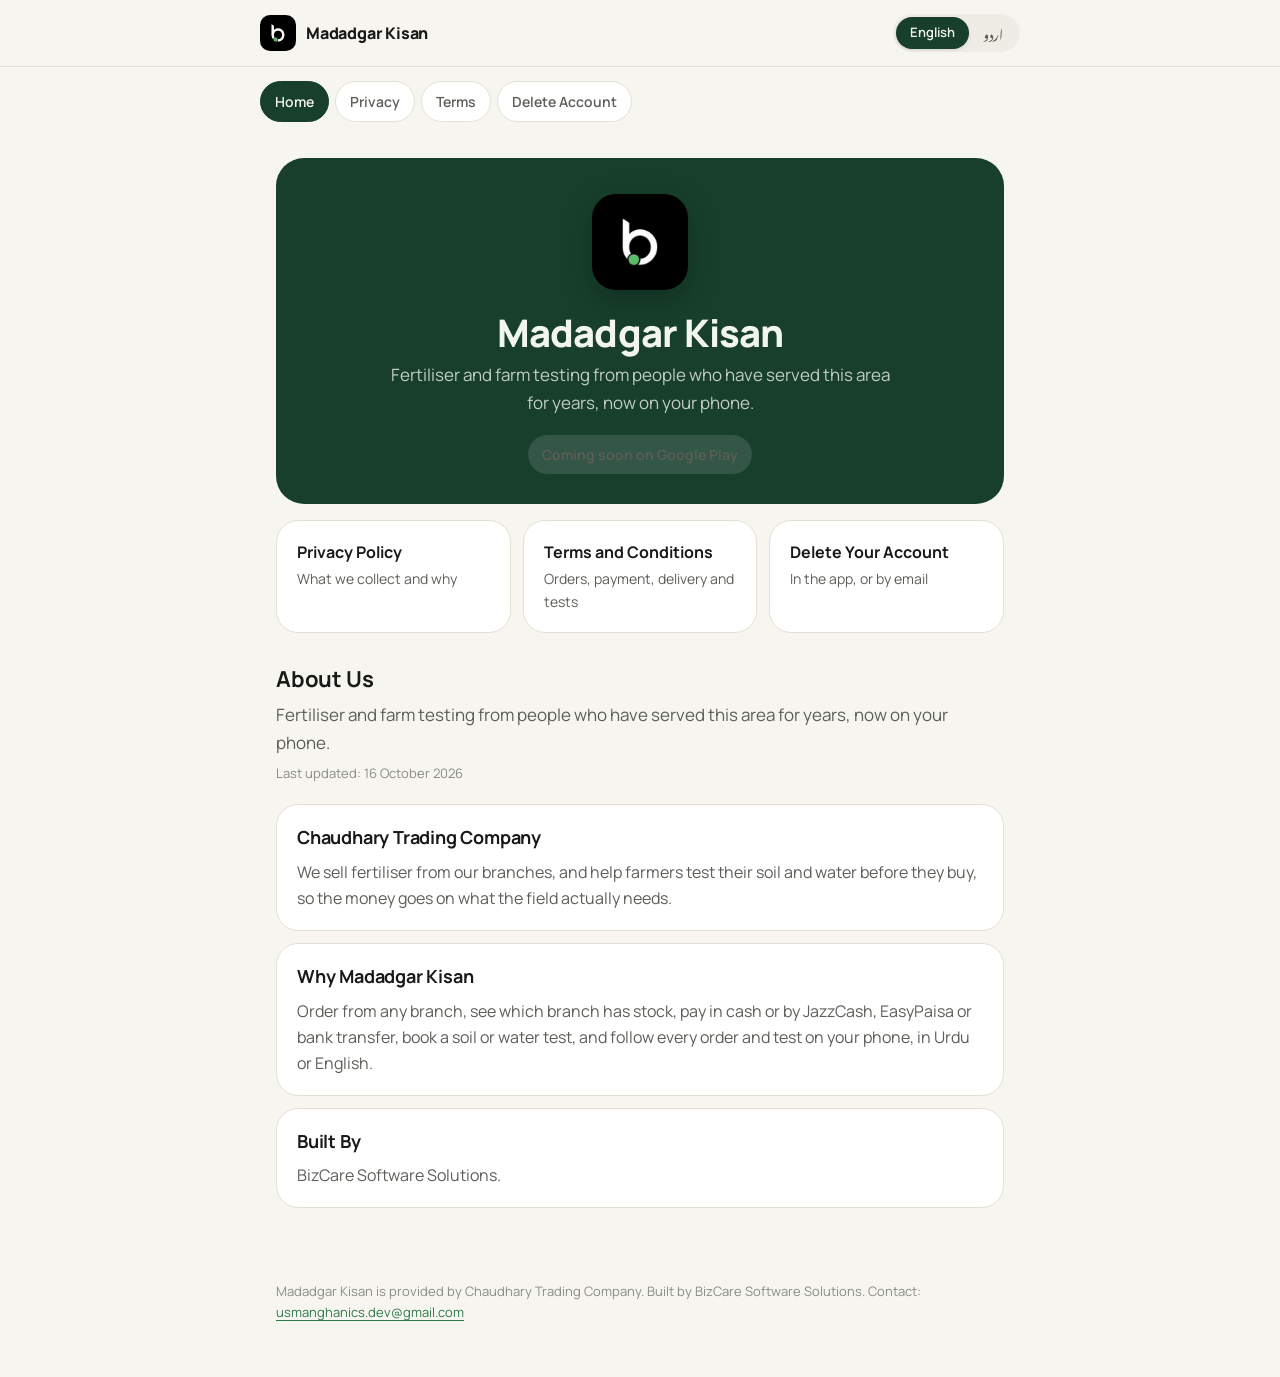
==== index.html @ 8597b0c4 "Add complete project" ====
<!doctype html>
<html lang="en" data-lang="en">
<head>
<meta charset="utf-8">
<meta name="viewport" content="width=device-width, initial-scale=1">
<title>Home · Madadgar Kisan</title>
<meta name="description" content="Fertiliser and farm testing from people who have served this area for years, now on your phone.">
<meta name="theme-color" content="#173F2C">
<link rel="icon" type="image/png" href="assets/icon.png">
<link rel="preconnect" href="https://fonts.googleapis.com">
<link rel="preconnect" href="https://fonts.gstatic.com" crossorigin>
<link rel="stylesheet" href="https://fonts.googleapis.com/css2?family=Manrope:wght@400;500;600;700;800&family=Noto+Nastaliq+Urdu:wght@400;600&display=swap">
<link rel="stylesheet" href="assets/style.css">
<script src="assets/lang.js" defer></script>
</head>
<body>
<header class="bar">
  <a class="brand" href="index.html">
    <img src="assets/icon.png" alt="" width="36" height="36">
    <span class="en">Madadgar Kisan</span><span class="ur">مددگار کسان</span>
  </a>
  <div class="switch" role="group" aria-label="Language">
    <button type="button" data-set-lang="en">English</button>
    <button type="button" data-set-lang="ur" class="ur-font">اردو</button>
  </div>
</header>
<nav class="tabs en"><a href="index.html" aria-current="page">Home</a><a href="privacy.html">Privacy</a><a href="terms.html">Terms</a><a href="delete-account.html">Delete Account</a></nav>
<nav class="tabs ur" dir="rtl"><a href="index.html" aria-current="page">ہوم</a><a href="privacy.html">رازداری</a><a href="terms.html">شرائط</a><a href="delete-account.html">اکاؤنٹ حذف</a></nav>
<main>
  <article class="en" lang="en">
<section class="hero">
  <img class="mark" src="assets/icon.png" alt="" width="96" height="96">
  <h1>Madadgar Kisan</h1>
  <p class="lede">Fertiliser and farm testing from people who have served this area for years, now on your phone.</p>
  <p class="pill">Coming soon on Google Play</p>
</section>
<div class="cards">
  <a class="card" href="privacy.html"><strong>Privacy Policy</strong><span>What we collect and why</span></a>
  <a class="card" href="terms.html"><strong>Terms and Conditions</strong><span>Orders, payment, delivery and tests</span></a>
  <a class="card" href="delete-account.html"><strong>Delete Your Account</strong><span>In the app, or by email</span></a>
</div>
<h2 class="section-title">About Us</h2>
<p class="lede">Fertiliser and farm testing from people who have served this area for years, now on your phone.</p>
<p class="meta">Last updated: 16 October 2026</p>
<section><h2>Chaudhary Trading Company</h2><p>We sell fertiliser from our branches, and help farmers test their soil and water before they buy, so the money goes on what the field actually needs.</p></section>
<section><h2>Why Madadgar Kisan</h2><p>Order from any branch, see which branch has stock, pay in cash or by JazzCash, EasyPaisa or bank transfer, book a soil or water test, and follow every order and test on your phone, in Urdu or English.</p></section>
<section><h2>Built By</h2><p>BizCare Software Solutions.</p></section>
</article>
  <article class="ur" lang="ur" dir="rtl">
<section class="hero">
  <img class="mark" src="assets/icon.png" alt="" width="96" height="96">
  <h1>مددگار کسان</h1>
  <p class="lede">کھاد اور کھیت کی جانچ، ان لوگوں سے جو برسوں سے اس علاقے کی خدمت کر رہے ہیں، اب آپ کے فون پر۔</p>
  <p class="pill">جلد گوگل پلے پر</p>
</section>
<div class="cards">
  <a class="card" href="privacy.html"><strong>رازداری کی پالیسی</strong><span>ہم کیا جمع کرتے ہیں اور کیوں</span></a>
  <a class="card" href="terms.html"><strong>شرائط و ضوابط</strong><span>آرڈر، ادائیگی، ڈیلیوری اور ٹیسٹ</span></a>
  <a class="card" href="delete-account.html"><strong>اکاؤنٹ حذف کریں</strong><span>ایپ میں یا ای میل سے</span></a>
</div>
<h2 class="section-title">ہمارے بارے میں</h2>
<p class="lede">کھاد اور کھیت کی جانچ، ان لوگوں سے جو برسوں سے اس علاقے کی خدمت کر رہے ہیں، اب آپ کے فون پر۔</p>
<p class="meta">آخری ترمیم: 16 اکتوبر 2026</p>
<section><h2>چوہدری ٹریڈنگ کمپنی</h2><p>ہم اپنی برانچوں سے کھاد فروخت کرتے ہیں اور کسانوں کو خریداری سے پہلے اپنی مٹی اور پانی کی جانچ میں مدد دیتے ہیں، تاکہ پیسہ اسی پر خرچ ہو جس کی کھیت کو واقعی ضرورت ہے۔</p></section>
<section><h2>مددگار کسان کیوں</h2><p>کسی بھی برانچ سے آرڈر کریں، دیکھیں کس برانچ میں اسٹاک ہے، نقد یا جاز کیش، ایزی پیسہ یا بینک ٹرانسفر سے ادائیگی کریں، مٹی یا پانی کا ٹیسٹ بک کریں، اور ہر آرڈر اور ٹیسٹ کو اپنے فون پر اردو یا انگریزی میں دیکھیں۔</p></section>
<section><h2>تیار کردہ</h2><p>بزکیئر سافٹ ویئر سلوشنز۔</p></section>
</article>
</main>
<footer>
  <p class="en">Madadgar Kisan is provided by Chaudhary Trading Company. Built by BizCare Software Solutions. Contact: <a href="mailto:usmanghanics.dev@gmail.com">usmanghanics.dev@gmail.com</a></p>
  <p class="ur" dir="rtl">مددگار کسان چوہدری ٹریڈنگ کمپنی کی جانب سے پیش کی جاتی ہے۔ تیار کردہ: BizCare Software Solutions۔ رابطہ: <a href="mailto:usmanghanics.dev@gmail.com">usmanghanics.dev@gmail.com</a></p>
</footer>
</body>
</html>
---- assets/style.css ----
:root {
  --page: #F6F5F0; --raised: #FFFFFF; --sunken: #EEECE4; --line: #E3E0D6;
  --text: #191A17; --muted: #5C5E57; --faint: #8A8C84;
  --forest: #173F2C; --accent: #2F7A4B; --on-forest: #F2F5EF;
  --radius: 22px;
  --sans: "Manrope", system-ui, -apple-system, "Segoe UI", sans-serif;
  --urdu: "Noto Nastaliq Urdu", "Manrope", serif;
}
@media (prefers-color-scheme: dark) {
  :root {
    --page: #101311; --raised: #181C19; --sunken: #1F2420; --line: #2A302B;
    --text: #EEF1EC; --muted: #B4BAB2; --faint: #858C84;
    --forest: #1E4A35; --accent: #7CC596; --on-forest: #F2F5EF;
  }
}
* { box-sizing: border-box; }
html { -webkit-text-size-adjust: 100%; }
body {
  margin: 0; background: var(--page); color: var(--text);
  font: 16px/1.65 var(--sans); -webkit-font-smoothing: antialiased;
}
a { color: var(--accent); text-underline-offset: 3px; }

.bar {
  position: sticky; top: 0; z-index: 2;
  display: flex; align-items: center; justify-content: space-between; gap: 12px;
  padding: 14px max(16px, calc((100vw - 760px) / 2));
  background: color-mix(in srgb, var(--page) 86%, transparent);
  backdrop-filter: saturate(1.4) blur(14px); -webkit-backdrop-filter: saturate(1.4) blur(14px);
  border-bottom: 1px solid var(--line);
}
.brand { display: flex; align-items: center; gap: 10px; color: var(--text); text-decoration: none; font-weight: 800; letter-spacing: -0.2px; }
.brand img { border-radius: 10px; }
.switch { display: inline-flex; padding: 3px; background: var(--sunken); border-radius: 999px; }
.switch button {
  border: 0; background: transparent; color: var(--muted); font: 600 13px/1 var(--sans);
  padding: 8px 14px; border-radius: 999px; cursor: pointer;
}
.switch button[aria-pressed="true"] { background: var(--forest); color: var(--on-forest); box-shadow: 0 1px 3px rgb(0 0 0 / 0.12); }
.switch .ur-font { font-family: var(--urdu); font-size: 13px; line-height: 1.2; }

.tabs {
  display: flex; gap: 6px; overflow-x: auto; scrollbar-width: none;
  padding: 14px max(16px, calc((100vw - 760px) / 2)) 0;
}
.tabs a {
  flex: none; padding: 8px 14px; border-radius: 999px; text-decoration: none;
  color: var(--muted); font-weight: 600; font-size: 14px; border: 1px solid var(--line); background: var(--raised);
}
.tabs a[aria-current="page"] { background: var(--forest); border-color: var(--forest); color: var(--on-forest); }

main { max-width: 760px; margin: 0 auto; padding: 8px 16px 48px; }
article { padding-top: 12px; }
h1 { font-size: clamp(28px, 5vw, 38px); line-height: 1.15; letter-spacing: -0.8px; margin: 18px 0 8px; font-weight: 800; }
h2 { font-size: 18px; letter-spacing: -0.2px; margin: 0 0 6px; font-weight: 700; }
.lede { font-size: 17px; color: var(--muted); margin: 0 0 6px; }
.meta { color: var(--faint); font-size: 13px; margin: 0 0 20px; }
section { background: var(--raised); border: 1px solid var(--line); border-radius: var(--radius); padding: 18px 20px; margin: 12px 0; }
section p { margin: 0; color: var(--muted); }
.note { color: var(--faint); font-size: 13px; margin-top: 18px; }
.section-title { font-size: 22px; margin: 28px 0 4px; }

.hero {
  background: var(--forest); color: var(--on-forest); border: 0; text-align: center;
  padding: 36px 20px 30px; margin-top: 16px; border-radius: 28px;
}
.hero h1 { margin: 14px 0 6px; }
.hero .lede { color: color-mix(in srgb, var(--on-forest) 78%, transparent); max-width: 520px; margin: 0 auto; }
.mark { border-radius: 24px; box-shadow: 0 10px 30px rgb(0 0 0 / 0.25); }
.pill {
  display: inline-block; margin: 18px 0 0; padding: 8px 14px; border-radius: 999px;
  background: rgb(255 255 255 / 0.12); font-weight: 600; font-size: 14px;
}
.cards { display: grid; grid-template-columns: repeat(auto-fit, minmax(210px, 1fr)); gap: 12px; margin: 16px 0 0; }
.card {
  display: flex; flex-direction: column; gap: 2px; padding: 18px 20px; border-radius: var(--radius);
  background: var(--raised); border: 1px solid var(--line); color: var(--text); text-decoration: none;
  transition: transform .15s ease, border-color .15s ease;
}
.card:hover { transform: translateY(-2px); border-color: var(--accent); }
.card span { color: var(--muted); font-size: 14px; }

footer { max-width: 760px; margin: 0 auto; padding: 0 16px 40px; color: var(--faint); font-size: 13px; }

/* One language at a time. Without script, both show. */
html[data-lang="en"] .ur, html[data-lang="ur"] .en { display: none; }
[lang="ur"], .ur { font-family: var(--urdu); }
article.ur, footer .ur { line-height: 2.25; }
article.ur h1 { line-height: 1.9; letter-spacing: 0; }
article.ur h2 { line-height: 2; letter-spacing: 0; }
.tabs.ur a { font-family: var(--urdu); line-height: 1.6; }
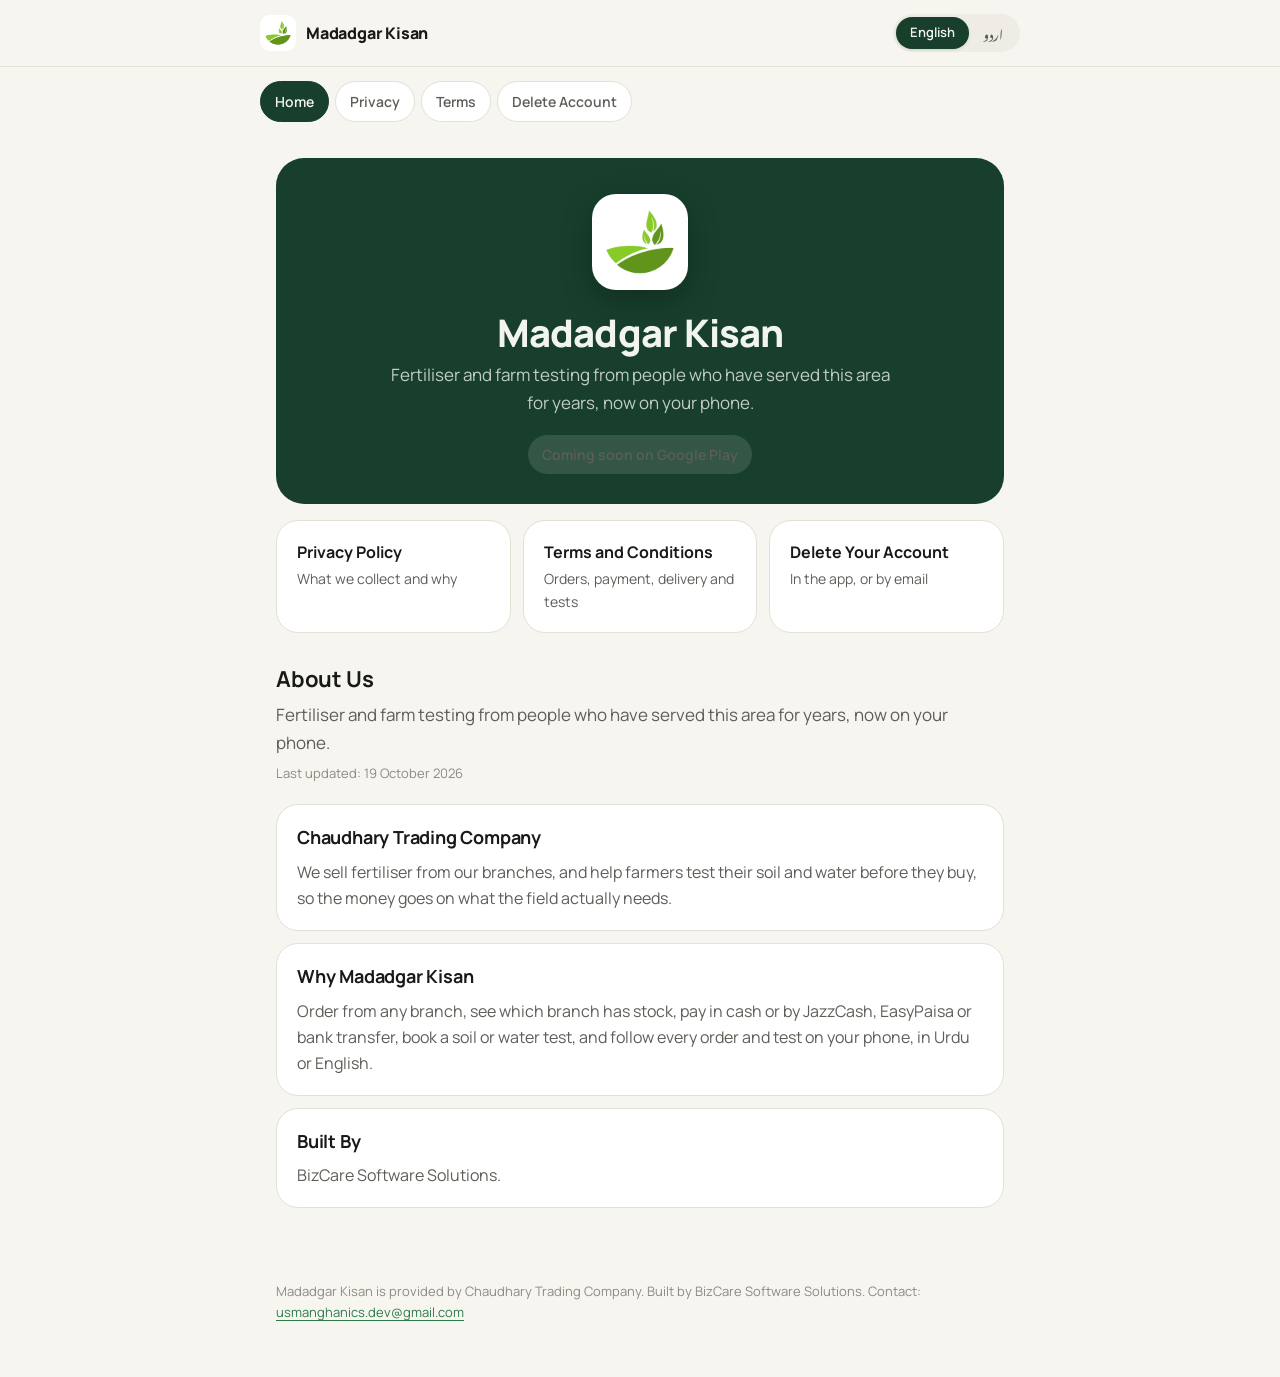
==== commit ee575084: "Update last updated dates across multiple pages to reflect current date" ====
--- a/index.html
+++ b/index.html
@@ -41,7 +41,7 @@
 </div>
 <h2 class="section-title">About Us</h2>
 <p class="lede">Fertiliser and farm testing from people who have served this area for years, now on your phone.</p>
-<p class="meta">Last updated: 16 October 2026</p>
+<p class="meta">Last updated: 19 October 2026</p>
 <section><h2>Chaudhary Trading Company</h2><p>We sell fertiliser from our branches, and help farmers test their soil and water before they buy, so the money goes on what the field actually needs.</p></section>
 <section><h2>Why Madadgar Kisan</h2><p>Order from any branch, see which branch has stock, pay in cash or by JazzCash, EasyPaisa or bank transfer, book a soil or water test, and follow every order and test on your phone, in Urdu or English.</p></section>
 <section><h2>Built By</h2><p>BizCare Software Solutions.</p></section>
@@ -60,7 +60,7 @@
 </div>
 <h2 class="section-title">ہمارے بارے میں</h2>
 <p class="lede">کھاد اور کھیت کی جانچ، ان لوگوں سے جو برسوں سے اس علاقے کی خدمت کر رہے ہیں، اب آپ کے فون پر۔</p>
-<p class="meta">آخری ترمیم: 16 اکتوبر 2026</p>
+<p class="meta">آخری ترمیم: 19 اکتوبر 2026</p>
 <section><h2>چوہدری ٹریڈنگ کمپنی</h2><p>ہم اپنی برانچوں سے کھاد فروخت کرتے ہیں اور کسانوں کو خریداری سے پہلے اپنی مٹی اور پانی کی جانچ میں مدد دیتے ہیں، تاکہ پیسہ اسی پر خرچ ہو جس کی کھیت کو واقعی ضرورت ہے۔</p></section>
 <section><h2>مددگار کسان کیوں</h2><p>کسی بھی برانچ سے آرڈر کریں، دیکھیں کس برانچ میں اسٹاک ہے، نقد یا جاز کیش، ایزی پیسہ یا بینک ٹرانسفر سے ادائیگی کریں، مٹی یا پانی کا ٹیسٹ بک کریں، اور ہر آرڈر اور ٹیسٹ کو اپنے فون پر اردو یا انگریزی میں دیکھیں۔</p></section>
 <section><h2>تیار کردہ</h2><p>بزکیئر سافٹ ویئر سلوشنز۔</p></section>
